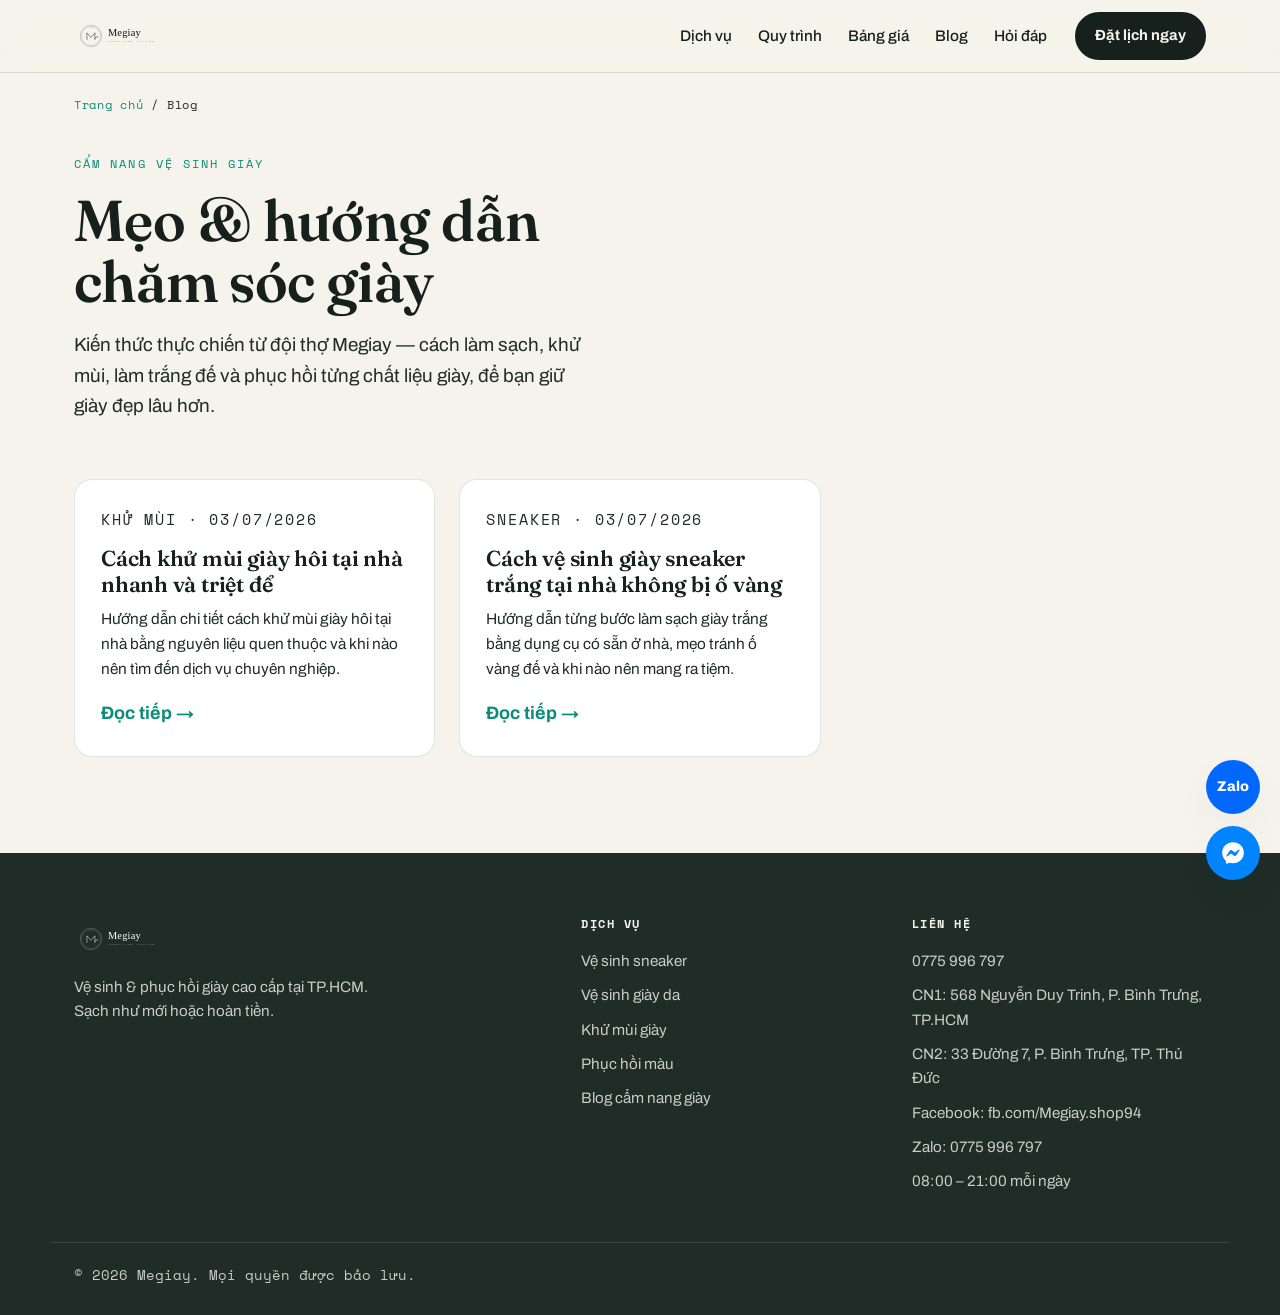
==== blog/index.html @ 3952474d "Fix SEO domain: megiay.vn -> megiay.vercel.app Site is hosted on Vercel; megiay.vn was a non-existen" ====
<!DOCTYPE html>
<html lang="vi">
<head>
<meta charset="UTF-8">
<meta name="viewport" content="width=device-width, initial-scale=1.0">

<!-- Google Analytics 4 -->
<script async src="https://www.googletagmanager.com/gtag/js?id=G-E467NPGTGD"></script>
<script>
  window.dataLayer = window.dataLayer || [];
  function gtag(){dataLayer.push(arguments);}
  gtag('js', new Date());
  gtag('config', 'G-E467NPGTGD');
</script>

<title>Blog Cẩm Nang Vệ Sinh Giày — Megiay | Mẹo & Hướng Dẫn Chăm Sóc Giày</title>
<meta name="description" content="Cẩm nang vệ sinh giày từ Megiay: cách làm sạch sneaker, giày da, khử mùi, làm trắng đế, phục hồi màu và bảo quản giày đúng cách. Kiến thức thực chiến từ thợ chuyên nghiệp.">
<meta name="keywords" content="cách vệ sinh giày, mẹo làm sạch giày, khử mùi giày, làm trắng đế giày, vệ sinh giày da, chăm sóc sneaker, blog vệ sinh giày">
<meta name="robots" content="index, follow, max-image-preview:large">
<meta name="author" content="Megiay">
<link rel="canonical" href="https://megiay.vercel.app/blog/">
<link rel="icon" type="image/png" sizes="32x32" href="../favicon-32.png">
<link rel="apple-touch-icon" sizes="180x180" href="../favicon-180.png">

<!-- Open Graph -->
<meta property="og:type" content="website">
<meta property="og:locale" content="vi_VN">
<meta property="og:site_name" content="Megiay">
<meta property="og:title" content="Blog Cẩm Nang Vệ Sinh Giày — Megiay">
<meta property="og:description" content="Mẹo và hướng dẫn chăm sóc giày từ thợ chuyên nghiệp: làm sạch, khử mùi, làm trắng, phục hồi.">
<meta property="og:url" content="https://megiay.vercel.app/blog/">
<meta property="og:image" content="https://megiay.vercel.app/images/og-cover.jpg">

<link rel="preconnect" href="https://fonts.googleapis.com">
<link rel="preconnect" href="https://fonts.gstatic.com" crossorigin>
<link href="https://fonts.googleapis.com/css2?family=Archivo:wght@400;500;600;700;800;900&family=Fraunces:opsz,wght@9..144,400;9..144,500;9..144,600;9..144,700&family=Space+Mono:wght@400;700&display=swap" rel="stylesheet">
<link rel="stylesheet" href="../assets/css/style.css">

<!-- Structured Data: Blog -->
<script type="application/ld+json">
{
  "@context": "https://schema.org",
  "@type": "Blog",
  "name": "Blog Cẩm Nang Vệ Sinh Giày Megiay",
  "url": "https://megiay.vercel.app/blog/",
  "description": "Cẩm nang và mẹo vệ sinh, chăm sóc, phục hồi giày từ Megiay.",
  "publisher": { "@type": "Organization", "name": "Megiay", "url": "https://megiay.vercel.app/" }
}
</script>
</head>
<body>

<a class="skip-link" href="#main">Bỏ qua tới nội dung chính</a>

<header class="nav" id="top">
  <div class="wrap nav__inner">
    <a href="../" class="brand" aria-label="Megiay trang chủ">
      <img src="../assets/logo/megiay-horizontal-transparent.svg" alt="Megiay" class="brand__logo">
    </a>
    <nav class="nav__links" aria-label="Điều hướng chính">
      <a href="../#services">Dịch vụ</a>
      <a href="../#process">Quy trình</a>
      <a href="../#pricing">Bảng giá</a>
      <a href="./">Blog</a>
      <a href="../#faq">Hỏi đáp</a>
    </nav>
    <a href="../#book" class="btn btn--sm">Đặt lịch ngay</a>
  </div>
</header>

<main id="main">

<div class="wrap">
  <nav class="breadcrumb" aria-label="Đường dẫn"><a href="../">Trang chủ</a> / Blog</nav>
</div>

<section class="block blog-hero">
  <div class="wrap">
    <p class="eyebrow">Cẩm nang vệ sinh giày</p>
    <h1>Mẹo & hướng dẫn chăm sóc giày</h1>
    <p class="lede">Kiến thức thực chiến từ đội thợ Megiay — cách làm sạch, khử mùi, làm trắng đế và phục hồi từng chất liệu giày, để bạn giữ giày đẹp lâu hơn.</p>
  </div>
</section>

<section class="block" style="padding-top:0">
  <div class="wrap">
    <div class="posts" id="postList">
      <!-- POSTS:START -->
      <article class="post-card">
        <p class="post-card__meta">Khử mùi · 03/07/2026</p>
        <h2><a href="cach-khu-mui-giay-hoi-tai-nha/">Cách khử mùi giày hôi tại nhà nhanh và triệt để</a></h2>
        <p>Hướng dẫn chi tiết cách khử mùi giày hôi tại nhà bằng nguyên liệu quen thuộc và khi nào nên tìm đến dịch vụ chuyên nghiệp.</p>
        <span class="post-card__more">Đọc tiếp →</span>
      </article>
      <article class="post-card">
        <p class="post-card__meta">Sneaker · 03/07/2026</p>
        <h2><a href="cach-ve-sinh-giay-sneaker-trang-tai-nha/">Cách vệ sinh giày sneaker trắng tại nhà không bị ố vàng</a></h2>
        <p>Hướng dẫn từng bước làm sạch giày trắng bằng dụng cụ có sẵn ở nhà, mẹo tránh ố vàng đế và khi nào nên mang ra tiệm.</p>
        <span class="post-card__more">Đọc tiếp →</span>
      </article>
      <!-- POSTS:END -->
    </div>
  </div>
</section>

</main>

<footer class="foot">
  <div class="wrap foot__grid">
    <div>
      <a href="../" class="brand brand--foot" aria-label="Megiay trang chủ">
        <img src="../assets/logo/megiay-horizontal-dark-transparent.svg" alt="Megiay" class="brand__logo">
      </a>
      <p>Vệ sinh & phục hồi giày cao cấp tại TP.HCM. Sạch như mới hoặc hoàn tiền.</p>
    </div>
    <div>
      <h4>Dịch vụ</h4>
      <a href="../#services">Vệ sinh sneaker</a>
      <a href="../#services">Vệ sinh giày da</a>
      <a href="../#services">Khử mùi giày</a>
      <a href="../#services">Phục hồi màu</a>
      <a href="./">Blog cẩm nang giày</a>
    </div>
    <div>
      <h4>Liên hệ</h4>
      <a href="tel:+84775996797">0775 996 797</a>
      <a href="https://www.google.com/maps?q=10.787894,106.776201" target="_blank" rel="noopener">CN1: 568 Nguyễn Duy Trinh, P. Bình Trưng, TP.HCM</a>
      <a href="https://www.google.com/maps/search/?api=1&query=33+%C4%90%C6%B0%E1%BB%9Dng+7,+Ph%C6%B0%E1%BB%9Dng+B%C3%ACnh+Tr%C6%B0ng,+Th%E1%BB%A7+%C4%90%E1%BB%A9c" target="_blank" rel="noopener">CN2: 33 Đường 7, P. Bình Trưng, TP. Thủ Đức</a>
      <a href="https://www.facebook.com/Megiay.shop94" target="_blank" rel="noopener">Facebook: fb.com/Megiay.shop94</a>
      <a href="https://zalo.me/0775996797" target="_blank" rel="noopener">Zalo: 0775 996 797</a>
      <span class="foot__hours">08:00 – 21:00 mỗi ngày</span>
    </div>
  </div>
  <div class="wrap foot__bar"><p>© 2026 Megiay. Mọi quyền được bảo lưu.</p></div>
</footer>

<div class="floats" aria-label="Kênh liên hệ nhanh">
  <a href="https://zalo.me/0775996797" class="float-btn float-btn--zalo" target="_blank" rel="noopener" aria-label="Chat với chúng tôi qua Zalo">
    <span class="float-btn__word" aria-hidden="true">Zalo</span>
  </a>
  <a href="https://m.me/Megiay.shop94" class="float-btn float-btn--msgr" target="_blank" rel="noopener" aria-label="Chat với chúng tôi qua Facebook Messenger">
    <svg viewBox="0 0 24 24" width="26" height="26" fill="currentColor" aria-hidden="true">
      <path d="M12 2C6.36 2 2 6.13 2 11.7c0 2.91 1.19 5.44 3.14 7.17.16.15.26.35.27.57l.05 1.78c.02.57.6.94 1.12.71l1.98-.87c.17-.08.36-.09.53-.04.91.25 1.88.38 2.91.38 5.64 0 10-4.13 10-9.7S17.64 2 12 2zm6 7.46-2.94 4.66c-.47.74-1.47.93-2.17.4l-2.34-1.75a.6.6 0 0 0-.72 0l-3.16 2.4c-.42.32-.97-.18-.69-.63l2.94-4.66c.47-.74 1.47-.93 2.17-.4l2.34 1.75c.21.16.51.16.72 0l3.16-2.4c.42-.32.97.18.69.63z"/>
    </svg>
  </a>
</div>

</body>
</html>
---- assets/css/style.css ----
:root{
  --ink:#16201d;        /* deep pine ink */
  --ink-2:#1f2c28;
  --paper:#f6f3ec;      /* warm off-white */
  --paper-2:#ece7da;
  --foam:#16b5a0;       /* cleanser teal-green */
  --foam-deep:#0c8c7c;
  --citrus:#f2b705;     /* accent pop */
  --line:rgba(22,32,29,.12);
  --shadow:0 18px 50px -20px rgba(22,32,29,.45);
  --maxw:1180px;
}
*{box-sizing:border-box;margin:0;padding:0}
html{scroll-behavior:smooth}
body{
  background:var(--paper);color:var(--ink);
  font-family:"Archivo",system-ui,sans-serif;
  font-size:18px;line-height:1.6;-webkit-font-smoothing:antialiased;
}
h1,h2,h3,h4{font-family:"Fraunces",Georgia,serif;line-height:1.05;letter-spacing:-.01em;font-weight:600}
em{font-style:italic;color:var(--foam-deep)}
a{color:inherit;text-decoration:none}
.wrap{max-width:var(--maxw);margin:0 auto;padding:0 24px}
.eyebrow{font-family:"Space Mono",monospace;text-transform:uppercase;letter-spacing:.18em;font-size:.72rem;color:var(--foam-deep);margin-bottom:18px}
.eyebrow--light{color:var(--foam)}
.skip-link{position:absolute;left:-999px}
.skip-link:focus{left:16px;top:16px;background:var(--ink);color:#fff;padding:10px 16px;border-radius:8px;z-index:200}

/* Buttons */
.btn{display:inline-flex;align-items:center;justify-content:center;gap:.4em;
  background:var(--ink);color:var(--paper);font-weight:700;font-size:1rem;
  padding:15px 26px;border-radius:100px;border:2px solid var(--ink);cursor:pointer;
  transition:transform .15s ease,background .2s ease,color .2s ease}
.btn:hover{transform:translateY(-2px);background:var(--foam-deep);border-color:var(--foam-deep)}
.btn--ghost{background:transparent;color:var(--ink)}
.btn--ghost:hover{background:var(--ink);color:var(--paper);border-color:var(--ink)}
.btn--sm{padding:10px 18px;font-size:.92rem}
.btn--full{width:100%}
.btn:focus-visible,a:focus-visible,input:focus-visible,select:focus-visible{outline:3px solid var(--citrus);outline-offset:2px}

/* Nav */
.nav{position:sticky;top:0;z-index:100;background:rgba(246,243,236,.85);backdrop-filter:blur(12px);border-bottom:1px solid var(--line)}
.nav__inner{display:flex;align-items:center;gap:28px;height:72px}
.brand{font-family:"Fraunces",serif;font-weight:700;font-size:1.35rem;display:flex;align-items:center;gap:.4em}
.brand__logo{height:34px;width:auto;display:block}
.nav__links{display:flex;gap:26px;margin-left:auto;font-weight:500;font-size:.96rem}
.nav__links a{position:relative;padding:4px 0}
.nav__links a::after{content:"";position:absolute;left:0;bottom:-2px;width:0;height:2px;background:var(--foam);transition:width .25s}
.nav__links a:hover::after{width:100%}

/* Hero */
.hero{padding:64px 0 0;overflow:hidden}
.hero__grid{display:grid;grid-template-columns:1.05fr .95fr;gap:56px;align-items:center}
.hero h1{font-size:clamp(2.6rem,5.4vw,4.6rem);font-weight:600}
.lede{font-size:1.18rem;margin:22px 0 30px;max-width:46ch;color:var(--ink-2)}
.hero__cta{display:flex;gap:14px;flex-wrap:wrap}
.hero__stats{list-style:none;display:flex;gap:34px;margin-top:46px;flex-wrap:wrap}
.hero__stats strong{font-family:"Fraunces",serif;font-size:1.9rem;display:block;line-height:1}
.hero__stats span{font-size:.82rem;color:var(--ink-2);font-family:"Space Mono",monospace}

/* Before / After */
.ba{margin:0}
.ba__stage{position:relative;width:100%;aspect-ratio:4/3.4;border-radius:22px;overflow:hidden;box-shadow:var(--shadow);user-select:none}
.ba__before,.ba__after{position:absolute;inset:0;background-size:cover;background-position:center}
.ba__after{background:
  radial-gradient(120% 90% at 70% 20%,#2bd4bd 0%,#0c8c7c 55%,#0a6b60 100%);}
.ba__before{width:100%;clip-path:inset(0 50% 0 0);background:
  linear-gradient(135deg,#7a6f5e 0%,#534a3d 60%,#3a342b 100%)}
.ba__after::before,.ba__before::before{
  content:"";position:absolute;inset:auto 0 0 0;height:42%;
  background:linear-gradient(to top,rgba(0,0,0,.35),transparent)}
/* sneaker silhouette */
.ba__after::after,.ba__before::after{
  content:"👟";position:absolute;left:50%;top:50%;transform:translate(-50%,-50%);font-size:140px;filter:drop-shadow(0 14px 18px rgba(0,0,0,.3))}
.ba__before::after{filter:grayscale(.7) brightness(.7) drop-shadow(0 14px 18px rgba(0,0,0,.3))}
.ba__tag{position:absolute;top:16px;font-family:"Space Mono",monospace;font-size:.7rem;letter-spacing:.16em;padding:6px 12px;border-radius:100px;z-index:3;font-weight:700}
.ba__tag--before{left:16px;background:rgba(0,0,0,.55);color:#fff}
.ba__tag--after{right:16px;background:#fff;color:var(--foam-deep)}
.ba__handle{position:absolute;top:0;bottom:0;left:50%;width:3px;background:#fff;transform:translateX(-50%);z-index:4;pointer-events:none}
.ba__handle span{position:absolute;top:50%;left:50%;transform:translate(-50%,-50%);width:46px;height:46px;border-radius:50%;background:#fff;box-shadow:var(--shadow);display:grid;place-items:center}
.ba__handle span::before{content:"⟺";color:var(--foam-deep);font-size:1.1rem;font-weight:700}
.ba__range{position:absolute;inset:0;width:100%;height:100%;opacity:0;cursor:ew-resize;z-index:5}
.ba figcaption{margin-top:14px;font-family:"Space Mono",monospace;font-size:.78rem;color:var(--ink-2);text-align:center}

/* Marquee */
.marquee{margin-top:64px;border-top:1px solid var(--line);border-bottom:1px solid var(--line);background:var(--ink);color:var(--paper);overflow:hidden;padding:14px 0}
.marquee__track{display:flex;gap:26px;white-space:nowrap;font-family:"Space Mono",monospace;letter-spacing:.12em;font-size:.9rem;animation:scroll 26s linear infinite;width:max-content}
.marquee__track span{color:var(--paper)}
@keyframes scroll{to{transform:translateX(-50%)}}

/* Blocks */
.block{padding:96px 0}
.block--ink{background:var(--ink);color:var(--paper)}
.block--soft{background:var(--paper-2)}
.block__head{max-width:660px;margin-bottom:52px}
.block__head h2{font-size:clamp(2rem,3.8vw,3rem)}
.block__sub{margin-top:16px;color:var(--ink-2);font-size:1.08rem}
.block--ink .block__sub{color:rgba(246,243,236,.7)}

/* Service cards */
.cards{display:grid;grid-template-columns:repeat(4,1fr);gap:20px}
.card{background:#fff;border:1px solid var(--line);border-radius:18px;padding:30px 26px;transition:transform .2s,box-shadow .2s}
.card:hover{transform:translateY(-6px);box-shadow:var(--shadow)}
.card__no{font-family:"Space Mono",monospace;font-size:.72rem;letter-spacing:.14em;text-transform:uppercase;color:var(--foam-deep);background:rgba(22,181,160,.12);padding:5px 11px;border-radius:100px}
.card h3{font-size:1.4rem;margin:20px 0 10px}
.card p{font-size:.98rem;color:var(--ink-2)}

/* Steps */
.steps{list-style:none;display:grid;grid-template-columns:repeat(4,1fr);gap:24px;counter-reset:s}
.step{border-top:2px solid var(--foam);padding-top:22px}
.step__n{font-family:"Space Mono",monospace;color:var(--foam);font-size:1rem;font-weight:700}
.step h3{font-size:1.3rem;margin:14px 0 10px;color:var(--paper)}
.step p{font-size:.96rem;color:rgba(246,243,236,.72)}

/* Pricing */
.plans{display:grid;grid-template-columns:repeat(3,1fr);gap:24px;align-items:start}
.plan{background:#fff;border:1px solid var(--line);border-radius:22px;padding:34px 30px;position:relative}
.plan--featured{background:var(--ink);color:var(--paper);transform:scale(1.04);box-shadow:var(--shadow)}
.plan__badge{position:absolute;top:-13px;left:50%;transform:translateX(-50%);background:var(--citrus);color:var(--ink);font-family:"Space Mono",monospace;font-size:.68rem;font-weight:700;letter-spacing:.1em;padding:6px 14px;border-radius:100px;white-space:nowrap}
.plan h3{font-size:1.5rem}
.plan__price{font-family:"Fraunces",serif;font-size:2.8rem;font-weight:600;margin:10px 0 2px;line-height:1}
.plan__price span{font-size:1.1rem;font-family:"Archivo";vertical-align:super;margin-left:2px}
.plan__for{font-family:"Space Mono",monospace;font-size:.78rem;color:var(--foam-deep);margin-bottom:22px}
.plan--featured .plan__for{color:var(--foam)}
.plan ul{list-style:none;margin-bottom:26px}
.plan li{padding:9px 0 9px 28px;position:relative;border-bottom:1px solid var(--line);font-size:.96rem}
.plan--featured li{border-color:rgba(246,243,236,.14)}
.plan li::before{content:"✓";position:absolute;left:0;color:var(--foam);font-weight:700}

/* Quotes */
.quotes{display:grid;grid-template-columns:repeat(3,1fr);gap:22px}
.quote{background:#fff;border:1px solid var(--line);border-radius:18px;padding:30px}
.quote p{font-family:"Fraunces",serif;font-size:1.18rem;line-height:1.4;margin-bottom:18px}
.quote footer{font-family:"Space Mono",monospace;font-size:.8rem;color:var(--foam-deep)}

/* Book */
.book{background:var(--ink);color:var(--paper)}
.book__inner{display:grid;grid-template-columns:1fr 1fr;gap:56px;align-items:center}
.book__copy h2{font-size:clamp(2rem,4vw,3.2rem)}
.book__form{background:#fff;color:var(--ink);border-radius:24px;padding:34px;display:grid;gap:16px;box-shadow:var(--shadow)}
.field{display:grid;gap:6px}
.field label{font-family:"Space Mono",monospace;font-size:.74rem;letter-spacing:.1em;text-transform:uppercase;color:var(--ink-2)}
.field input,.field select{padding:13px 15px;border:1.5px solid var(--line);border-radius:12px;font-size:1rem;font-family:inherit;background:var(--paper)}
.field input:focus,.field select:focus{border-color:var(--foam);background:#fff}
.book__note{font-family:"Space Mono",monospace;font-size:.82rem;color:var(--foam-deep);min-height:1em;text-align:center}

/* Footer */
.foot{background:var(--ink-2);color:rgba(246,243,236,.8);padding:64px 0 28px}
.foot__grid{display:grid;grid-template-columns:1.6fr 1fr 1fr;gap:36px}
.brand--foot{color:var(--paper);margin-bottom:14px}
.foot h4{color:var(--paper);font-family:"Space Mono",monospace;font-size:.78rem;letter-spacing:.12em;text-transform:uppercase;margin-bottom:14px;font-weight:700}
.foot__grid a{display:block;padding:5px 0;font-size:.95rem;transition:color .2s}
.foot__grid a:hover{color:var(--foam)}
.foot__grid p{font-size:.95rem;max-width:34ch}
.foot__bar{border-top:1px solid rgba(246,243,236,.12);margin-top:44px;padding-top:22px;font-size:.85rem;font-family:"Space Mono",monospace}
.foot__hours{display:block;padding:5px 0;font-size:.95rem}

/* Floating contact buttons (Zalo + Messenger) */
.floats{position:fixed;right:20px;bottom:20px;z-index:150;display:flex;flex-direction:column;gap:12px}
.float-btn{
  display:grid;place-items:center;width:54px;height:54px;
  color:#fff;border-radius:50%;box-shadow:var(--shadow);
  transition:transform .2s,box-shadow .2s}
.float-btn:hover{transform:translateY(-3px);box-shadow:0 18px 40px -12px rgba(0,0,0,.4)}
.float-btn--msgr{background:#0084ff}
.float-btn--zalo{background:#0068ff}
.float-btn__word{font-family:"Archivo",sans-serif;font-weight:800;font-size:.88rem;letter-spacing:.01em;color:#fff}

/* ============ BLOG ============ */
.breadcrumb{font-family:"Space Mono",monospace;font-size:.78rem;letter-spacing:.06em;color:var(--ink-2);padding:22px 0 0}
.breadcrumb a{color:var(--foam-deep)}
.breadcrumb a:hover{text-decoration:underline}

/* Blog listing header */
.blog-hero{padding:40px 0 8px}
.blog-hero h1{font-size:clamp(2.2rem,4.6vw,3.6rem);font-weight:600;max-width:16ch}
.blog-hero .lede{margin-top:18px}

/* Post grid */
.posts{display:grid;grid-template-columns:repeat(3,1fr);gap:24px;padding:20px 0 0}
.post-card{display:flex;flex-direction:column;background:#fff;border:1px solid var(--line);border-radius:18px;padding:28px 26px;transition:transform .2s,box-shadow .2s}
.post-card:hover{transform:translateY(-6px);box-shadow:var(--shadow)}
.post-card__thumb{display:block;margin:-28px -26px 20px;border-radius:18px 18px 0 0;overflow:hidden;aspect-ratio:16/10}
.post-card__thumb img{width:100%;height:100%;object-fit:cover;display:block;transition:transform .3s}
.post-card:hover .post-card__thumb img{transform:scale(1.04)}
.post-card__meta{font-family:"Space Mono",monospace;font-size:.72rem;letter-spacing:.12em;text-transform:uppercase;color:var(--foam-deep)}
.post-card h2{font-size:1.35rem;margin:14px 0 10px;line-height:1.18}
.post-card p{font-size:.96rem;color:var(--ink-2);flex:1}
.post-card__more{margin-top:18px;font-weight:700;color:var(--foam-deep)}
.posts__empty{grid-column:1/-1;color:var(--ink-2);font-family:"Space Mono",monospace;font-size:.9rem}

/* Article page */
.article{max-width:760px;margin:0 auto;padding:12px 0 40px}
.article__head{margin-bottom:28px}
.article__hero{margin:0 0 36px}
.article__hero img{width:100%;aspect-ratio:16/9;object-fit:cover;border-radius:20px;display:block}
.article__hero figcaption{margin-top:10px;font-family:"Space Mono",monospace;font-size:.72rem;color:var(--ink-2);text-align:right}
.article__hero a{color:var(--foam-deep)}
.article__meta{font-family:"Space Mono",monospace;font-size:.76rem;letter-spacing:.1em;text-transform:uppercase;color:var(--foam-deep);margin-bottom:14px}
.article h1{font-size:clamp(2rem,4.4vw,3.1rem);font-weight:600;line-height:1.08}
.article__lede{font-size:1.2rem;color:var(--ink-2);margin-top:20px;line-height:1.5}
.prose>*+*{margin-top:22px}
.prose h2{font-size:1.7rem;margin-top:44px}
.prose h3{font-size:1.28rem;margin-top:32px}
.prose p,.prose li{font-size:1.06rem;color:var(--ink-2);line-height:1.65}
.prose ul,.prose ol{padding-left:24px}
.prose li{margin-top:8px}
.prose a{color:var(--foam-deep);text-decoration:underline}
.prose strong{color:var(--ink)}
.prose blockquote{border-left:3px solid var(--foam);padding:6px 0 6px 22px;font-family:"Fraunces",serif;font-size:1.2rem;color:var(--ink)}
.prose img{max-width:100%;border-radius:14px}
.article__cta{margin-top:48px;background:var(--paper-2);border:1px solid var(--line);border-radius:20px;padding:32px 28px;text-align:center}
.article__cta h3{font-size:1.5rem;margin-bottom:10px}
.article__cta p{color:var(--ink-2);margin-bottom:20px}

@media(max-width:900px){
  .posts{grid-template-columns:1fr 1fr}
}
@media(max-width:560px){
  .posts{grid-template-columns:1fr}
}

/* Responsive */
@media(max-width:900px){
  .hero__grid,.book__inner{grid-template-columns:1fr;gap:38px}
  .cards,.steps,.plans,.quotes,.foot__grid{grid-template-columns:1fr 1fr}
  .nav__links{display:none}
  .plan--featured{transform:none}
}
@media(max-width:560px){
  body{font-size:17px}
  .cards,.steps,.plans,.quotes,.foot__grid{grid-template-columns:1fr}
  .hero__stats{gap:24px}
  .block{padding:64px 0}
}
@media(prefers-reduced-motion:reduce){
  *{animation:none!important;scroll-behavior:auto!important;transition:none!important}
}
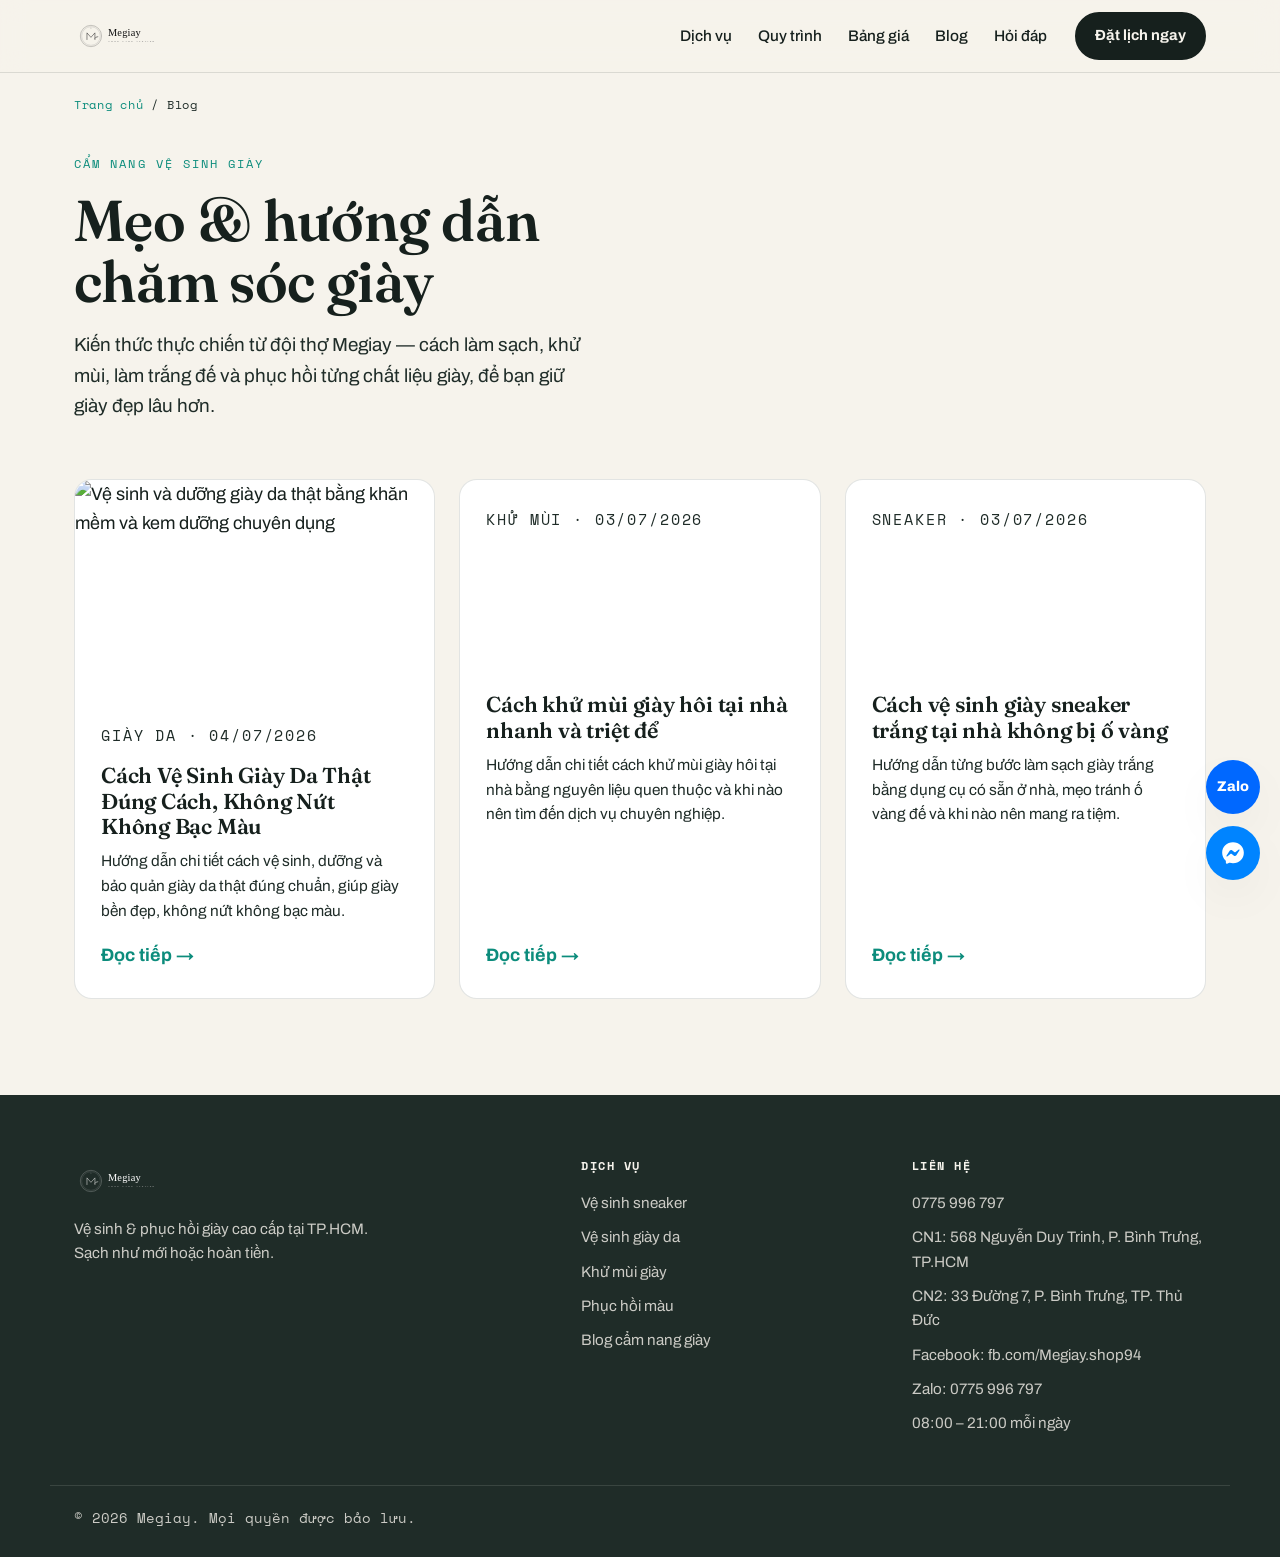
==== commit 6b4f8b37: "content(seo): publish-article — cach-ve-sinh-giay-da-that-dung-cach" ====
--- a/blog/index.html
+++ b/blog/index.html
@@ -87,6 +87,13 @@
     <div class="posts" id="postList">
       <!-- POSTS:START -->
       <article class="post-card">
+        <a href="cach-ve-sinh-giay-da-that-dung-cach/" class="post-card__thumb"><img src="https://images.pexels.com/photos/30915712/pexels-photo-30915712.jpeg?auto=compress&amp;cs=tinysrgb&amp;dpr=2&amp;h=650&amp;w=940" alt="Vệ sinh và dưỡng giày da thật bằng khăn mềm và kem dưỡng chuyên dụng" loading="lazy"></a>
+        <p class="post-card__meta">Giày da · 04/07/2026</p>
+        <h2><a href="cach-ve-sinh-giay-da-that-dung-cach/">Cách Vệ Sinh Giày Da Thật Đúng Cách, Không Nứt Không Bạc Màu</a></h2>
+        <p>Hướng dẫn chi tiết cách vệ sinh, dưỡng và bảo quản giày da thật đúng chuẩn, giúp giày bền đẹp, không nứt không bạc màu.</p>
+        <span class="post-card__more">Đọc tiếp →</span>
+      </article>
+      <article class="post-card">
         <p class="post-card__meta">Khử mùi · 03/07/2026</p>
         <h2><a href="cach-khu-mui-giay-hoi-tai-nha/">Cách khử mùi giày hôi tại nhà nhanh và triệt để</a></h2>
         <p>Hướng dẫn chi tiết cách khử mùi giày hôi tại nhà bằng nguyên liệu quen thuộc và khi nào nên tìm đến dịch vụ chuyên nghiệp.</p>
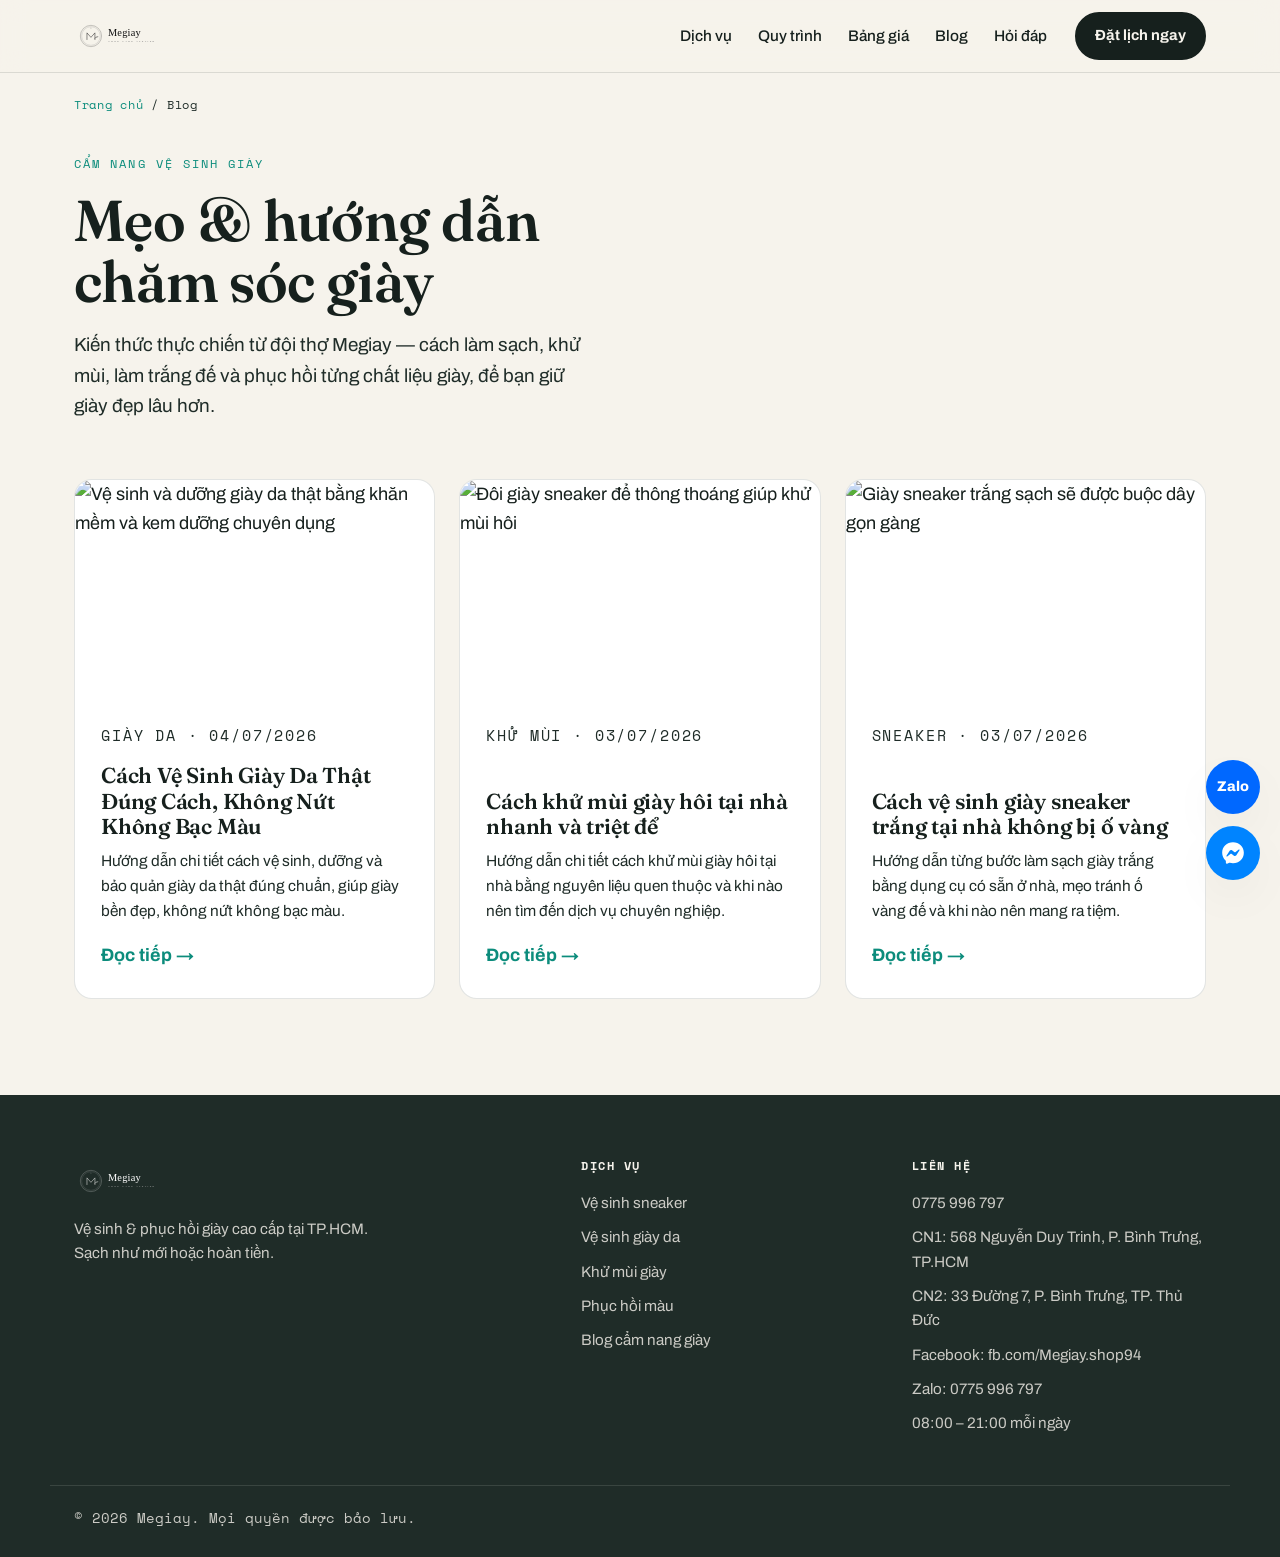
==== commit 16a31106: "Add hero images to the two pre-image blog articles Adds relevant free Pexels photos (hero + listing " ====
--- a/blog/index.html
+++ b/blog/index.html
@@ -94,12 +94,14 @@
         <span class="post-card__more">Đọc tiếp →</span>
       </article>
       <article class="post-card">
+        <a href="cach-khu-mui-giay-hoi-tai-nha/" class="post-card__thumb"><img src="https://images.pexels.com/photos/8079829/pexels-photo-8079829.jpeg?auto=compress&amp;cs=tinysrgb&amp;dpr=2&amp;h=650&amp;w=940" alt="Đôi giày sneaker để thông thoáng giúp khử mùi hôi" loading="lazy"></a>
         <p class="post-card__meta">Khử mùi · 03/07/2026</p>
         <h2><a href="cach-khu-mui-giay-hoi-tai-nha/">Cách khử mùi giày hôi tại nhà nhanh và triệt để</a></h2>
         <p>Hướng dẫn chi tiết cách khử mùi giày hôi tại nhà bằng nguyên liệu quen thuộc và khi nào nên tìm đến dịch vụ chuyên nghiệp.</p>
         <span class="post-card__more">Đọc tiếp →</span>
       </article>
       <article class="post-card">
+        <a href="cach-ve-sinh-giay-sneaker-trang-tai-nha/" class="post-card__thumb"><img src="https://images.pexels.com/photos/8147433/pexels-photo-8147433.jpeg?auto=compress&amp;cs=tinysrgb&amp;dpr=2&amp;h=650&amp;w=940" alt="Giày sneaker trắng sạch sẽ được buộc dây gọn gàng" loading="lazy"></a>
         <p class="post-card__meta">Sneaker · 03/07/2026</p>
         <h2><a href="cach-ve-sinh-giay-sneaker-trang-tai-nha/">Cách vệ sinh giày sneaker trắng tại nhà không bị ố vàng</a></h2>
         <p>Hướng dẫn từng bước làm sạch giày trắng bằng dụng cụ có sẵn ở nhà, mẹo tránh ố vàng đế và khi nào nên mang ra tiệm.</p>
@@ -132,7 +134,7 @@
       <h4>Liên hệ</h4>
       <a href="tel:+84775996797">0775 996 797</a>
       <a href="https://www.google.com/maps?q=10.787894,106.776201" target="_blank" rel="noopener">CN1: 568 Nguyễn Duy Trinh, P. Bình Trưng, TP.HCM</a>
-      <a href="https://www.google.com/maps/search/?api=1&query=33+%C4%90%C6%B0%E1%BB%9Dng+7,+Ph%C6%B0%E1%BB%9Dng+B%C3%ACnh+Tr%C6%B0ng,+Th%E1%BB%A7+%C4%90%E1%BB%A9c" target="_blank" rel="noopener">CN2: 33 Đường 7, P. Bình Trưng, TP. Thủ Đức</a>
+      <a href="https://maps.app.goo.gl/b6y9tKa2bbrD2FoD6" target="_blank" rel="noopener">CN2: 33 Đường 7, P. Bình Trưng, TP. Thủ Đức</a>
       <a href="https://www.facebook.com/Megiay.shop94" target="_blank" rel="noopener">Facebook: fb.com/Megiay.shop94</a>
       <a href="https://zalo.me/0775996797" target="_blank" rel="noopener">Zalo: 0775 996 797</a>
       <span class="foot__hours">08:00 – 21:00 mỗi ngày</span>
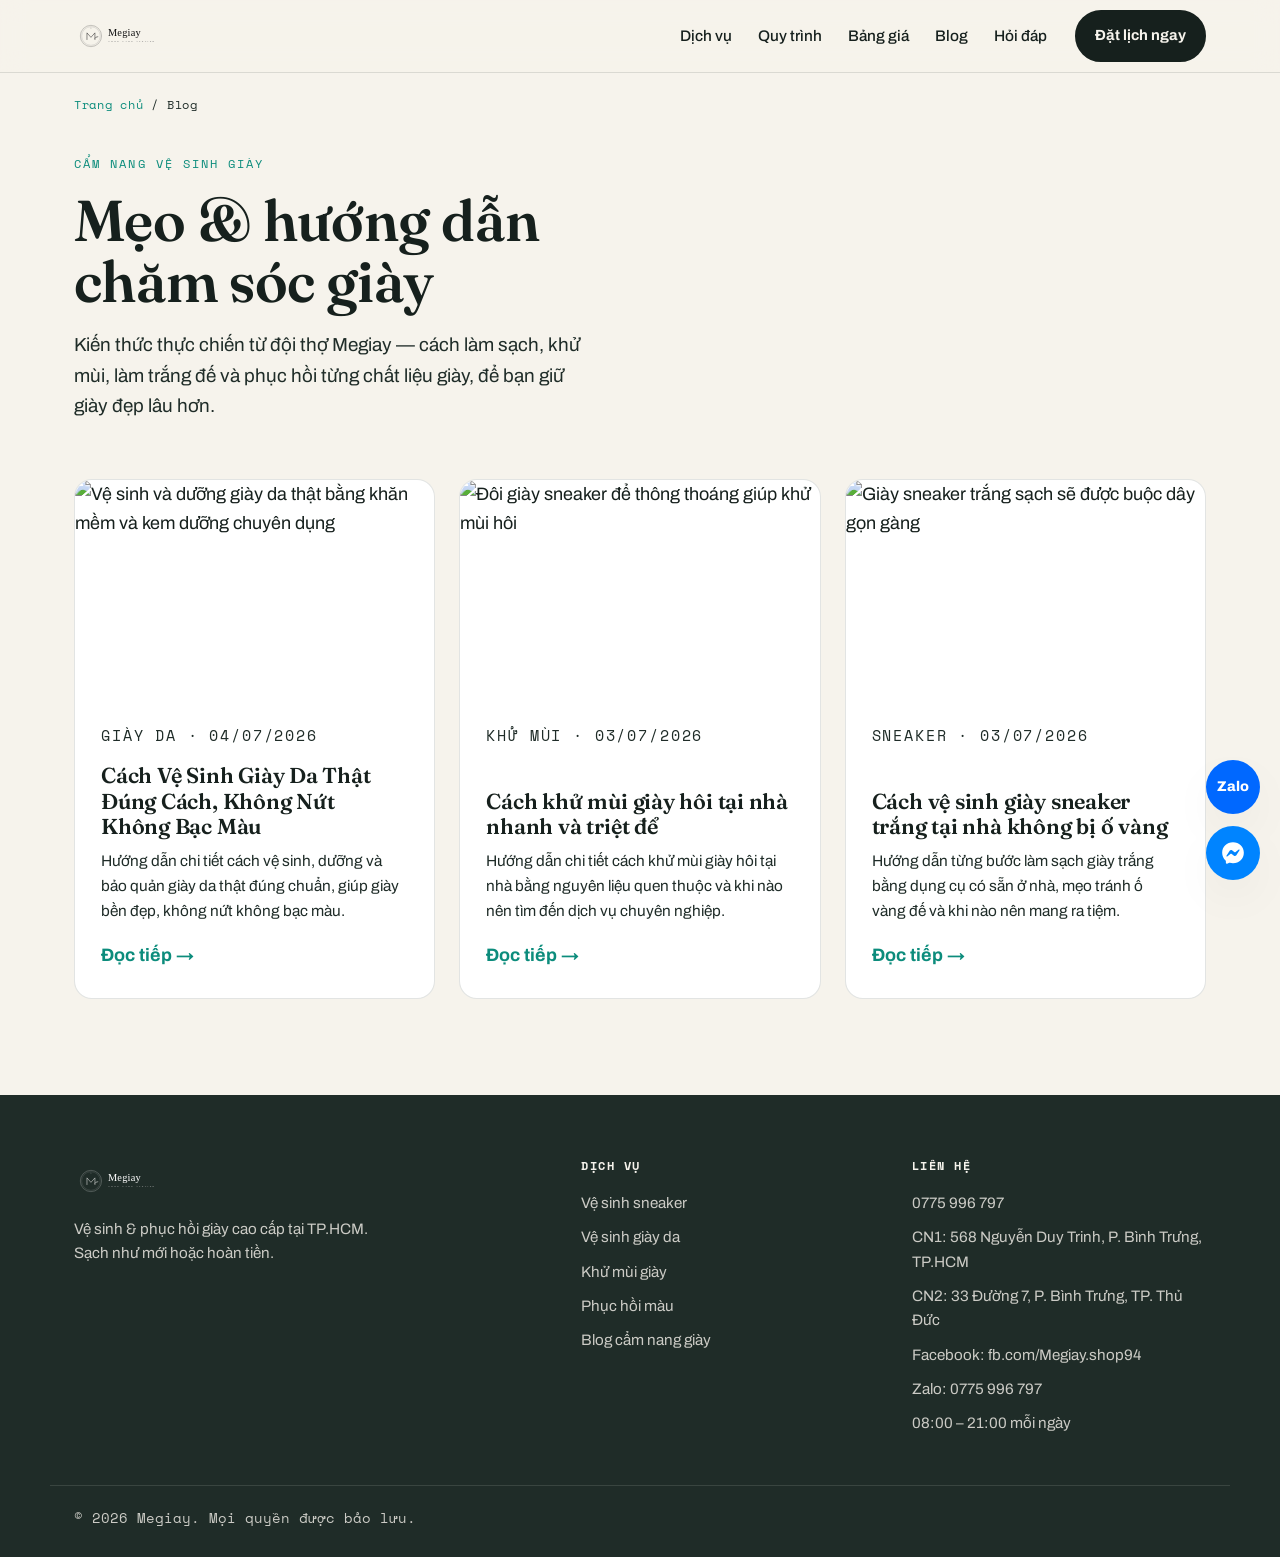
==== commit 9f6285c0: "CRO/SEO sprint: FAQ section, mobile nav, sticky CTA, og image, related posts - Add real images/og-co" ====
--- a/blog/index.html
+++ b/blog/index.html
@@ -33,7 +33,7 @@
 
 <link rel="preconnect" href="https://fonts.googleapis.com">
 <link rel="preconnect" href="https://fonts.gstatic.com" crossorigin>
-<link href="https://fonts.googleapis.com/css2?family=Archivo:wght@400;500;600;700;800;900&family=Fraunces:opsz,wght@9..144,400;9..144,500;9..144,600;9..144,700&family=Space+Mono:wght@400;700&display=swap" rel="stylesheet">
+<link href="https://fonts.googleapis.com/css2?family=Archivo:wght@400;500;700;800&family=Fraunces:opsz,wght@9..144,400;9..144,600;9..144,700&family=Space+Mono:wght@400;700&display=swap" rel="stylesheet">
 <link rel="stylesheet" href="../assets/css/style.css">
 
 <!-- Structured Data: Blog -->
@@ -57,7 +57,7 @@
     <a href="../" class="brand" aria-label="Megiay trang chủ">
       <img src="../assets/logo/megiay-horizontal-transparent.svg" alt="Megiay" class="brand__logo">
     </a>
-    <nav class="nav__links" aria-label="Điều hướng chính">
+    <nav class="nav__links" id="navLinks" aria-label="Điều hướng chính">
       <a href="../#services">Dịch vụ</a>
       <a href="../#process">Quy trình</a>
       <a href="../#pricing">Bảng giá</a>
@@ -65,6 +65,7 @@
       <a href="../#faq">Hỏi đáp</a>
     </nav>
     <a href="../#book" class="btn btn--sm">Đặt lịch ngay</a>
+    <button class="nav__burger" id="navBurger" aria-label="Mở menu" aria-expanded="false" aria-controls="navLinks"><span></span><span></span><span></span></button>
   </div>
 </header>
 
@@ -154,5 +155,6 @@
   </a>
 </div>
 
+<script src="../assets/js/main.js"></script>
 </body>
 </html>
--- a/assets/css/style.css
+++ b/assets/css/style.css
@@ -34,7 +34,7 @@
 .btn:hover{transform:translateY(-2px);background:var(--foam-deep);border-color:var(--foam-deep)}
 .btn--ghost{background:transparent;color:var(--ink)}
 .btn--ghost:hover{background:var(--ink);color:var(--paper);border-color:var(--ink)}
-.btn--sm{padding:10px 18px;font-size:.92rem}
+.btn--sm{padding:12px 18px;font-size:.92rem;min-height:44px}
 .btn--full{width:100%}
 .btn:focus-visible,a:focus-visible,input:focus-visible,select:focus-visible{outline:3px solid var(--citrus);outline-offset:2px}
 
@@ -220,12 +220,51 @@
   .posts{grid-template-columns:1fr}
 }
 
+/* FAQ */
+.faq{max-width:760px}
+.faq__item{border:1px solid var(--line);border-radius:14px;background:#fff;margin-bottom:12px;overflow:hidden}
+.faq__item summary{cursor:pointer;padding:18px 22px;font-weight:700;font-size:1.05rem;list-style:none;position:relative;padding-right:48px}
+.faq__item summary::-webkit-details-marker{display:none}
+.faq__item summary::after{content:"+";position:absolute;right:20px;top:50%;transform:translateY(-50%);font-family:"Space Mono",monospace;font-size:1.3rem;color:var(--foam-deep);transition:transform .2s}
+.faq__item[open] summary::after{transform:translateY(-50%) rotate(45deg)}
+.faq__item p{padding:0 22px 18px;color:var(--ink-2);font-size:.98rem}
+
+/* Related posts (blog) */
+.related{margin-top:48px;border-top:1px solid var(--line);padding-top:28px}
+.related h3{font-size:1.3rem;margin-bottom:16px}
+.related ul{list-style:none;display:grid;gap:10px}
+.related a{color:var(--foam-deep);font-weight:700;text-decoration:none}
+.related a:hover{text-decoration:underline}
+
+/* Hamburger (hidden on desktop) */
+.nav__burger{display:none;background:none;border:0;cursor:pointer;padding:10px;margin-left:4px}
+.nav__burger span{display:block;width:22px;height:2px;background:var(--ink);margin:5px 0;transition:transform .2s,opacity .2s}
+.nav--open .nav__burger span:nth-child(1){transform:translateY(7px) rotate(45deg)}
+.nav--open .nav__burger span:nth-child(2){opacity:0}
+.nav--open .nav__burger span:nth-child(3){transform:translateY(-7px) rotate(-45deg)}
+
+/* Sticky mobile CTA bar (hidden on desktop) */
+.mobilebar{display:none}
+
 /* Responsive */
 @media(max-width:900px){
   .hero__grid,.book__inner{grid-template-columns:1fr;gap:38px}
   .cards,.steps,.plans,.quotes,.foot__grid{grid-template-columns:1fr 1fr}
-  .nav__links{display:none}
   .plan--featured{transform:none}
+  /* Mobile nav dropdown */
+  .nav__burger{display:block}
+  .nav__links{display:none;position:absolute;top:72px;left:0;right:0;background:var(--paper);border-bottom:1px solid var(--line);flex-direction:column;gap:0;padding:8px 24px 16px;box-shadow:0 18px 30px -18px rgba(22,32,29,.3)}
+  .nav--open .nav__links{display:flex}
+  .nav__links a{padding:14px 0;border-bottom:1px solid var(--line);font-size:1.05rem;min-height:44px;display:flex;align-items:center}
+  .nav__links a:last-child{border-bottom:0}
+  /* Sticky bottom CTA */
+  .mobilebar{display:flex;position:fixed;left:0;right:0;bottom:0;z-index:140;gap:1px;background:var(--line);border-top:1px solid var(--line);padding-bottom:env(safe-area-inset-bottom)}
+  .mobilebar a{flex:1;display:flex;align-items:center;justify-content:center;min-height:52px;font-weight:700;font-size:1rem}
+  .mobilebar__call{background:#fff;color:var(--ink)}
+  .mobilebar__book{background:var(--ink);color:var(--paper)}
+  /* Nhường chỗ cho bar: đẩy floats + footer lên */
+  .floats{bottom:84px}
+  .foot{padding-bottom:88px}
 }
 @media(max-width:560px){
   body{font-size:17px}
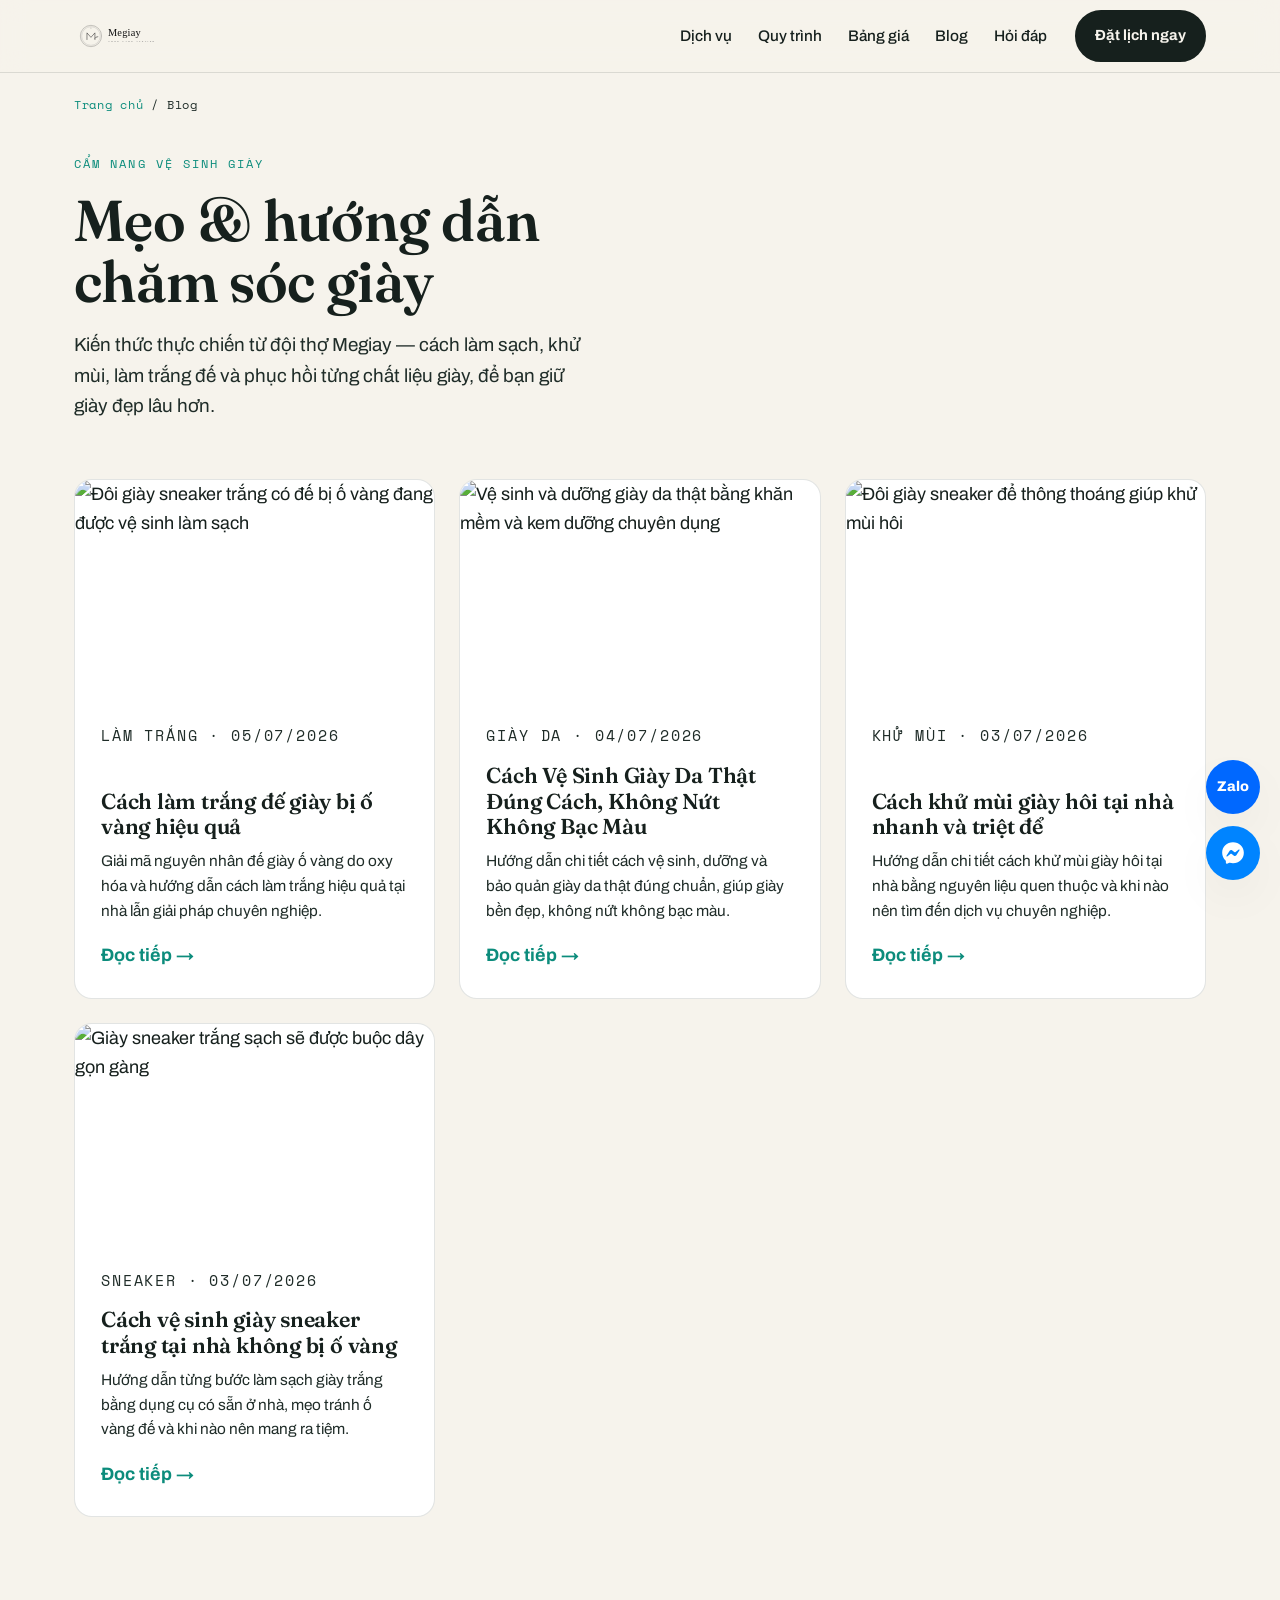
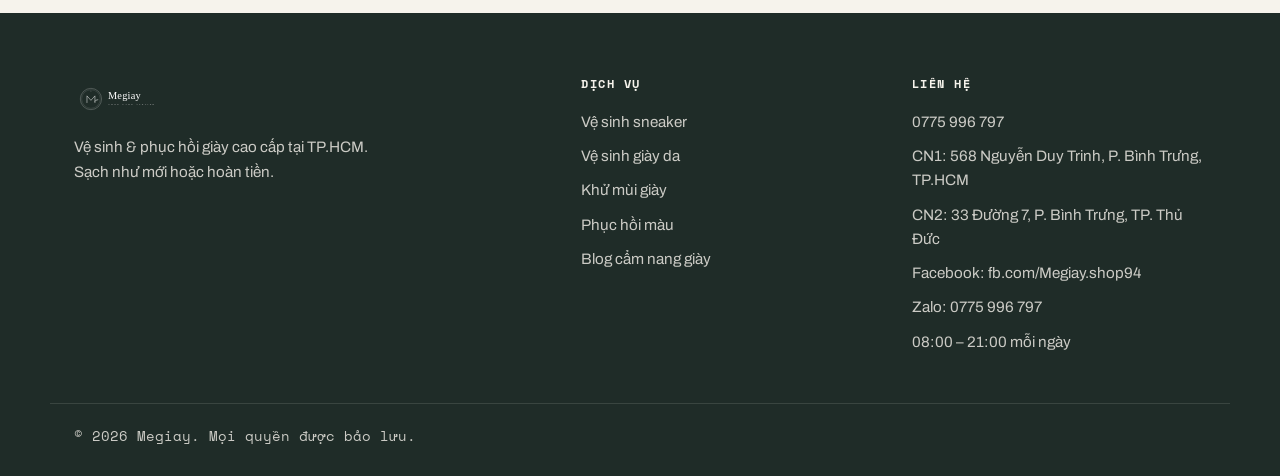
==== commit ed19c73e: "content(seo): publish-article — cach-lam-trang-de-giay-o-vang" ====
--- a/blog/index.html
+++ b/blog/index.html
@@ -88,6 +88,13 @@
     <div class="posts" id="postList">
       <!-- POSTS:START -->
       <article class="post-card">
+        <a href="cach-lam-trang-de-giay-o-vang/" class="post-card__thumb"><img src="https://images.pexels.com/photos/17825340/pexels-photo-17825340.jpeg?auto=compress&amp;cs=tinysrgb&amp;dpr=2&amp;h=650&amp;w=940" alt="Đôi giày sneaker trắng có đế bị ố vàng đang được vệ sinh làm sạch" loading="lazy"></a>
+        <p class="post-card__meta">Làm trắng · 05/07/2026</p>
+        <h2><a href="cach-lam-trang-de-giay-o-vang/">Cách làm trắng đế giày bị ố vàng hiệu quả</a></h2>
+        <p>Giải mã nguyên nhân đế giày ố vàng do oxy hóa và hướng dẫn cách làm trắng hiệu quả tại nhà lẫn giải pháp chuyên nghiệp.</p>
+        <span class="post-card__more">Đọc tiếp →</span>
+      </article>
+      <article class="post-card">
         <a href="cach-ve-sinh-giay-da-that-dung-cach/" class="post-card__thumb"><img src="https://images.pexels.com/photos/30915712/pexels-photo-30915712.jpeg?auto=compress&amp;cs=tinysrgb&amp;dpr=2&amp;h=650&amp;w=940" alt="Vệ sinh và dưỡng giày da thật bằng khăn mềm và kem dưỡng chuyên dụng" loading="lazy"></a>
         <p class="post-card__meta">Giày da · 04/07/2026</p>
         <h2><a href="cach-ve-sinh-giay-da-that-dung-cach/">Cách Vệ Sinh Giày Da Thật Đúng Cách, Không Nứt Không Bạc Màu</a></h2>
--- a/assets/css/style.css
+++ b/assets/css/style.css
@@ -139,6 +139,10 @@
 .book__copy h2{font-size:clamp(2rem,4vw,3.2rem)}
 .book__form{background:#fff;color:var(--ink);border-radius:24px;padding:34px;display:grid;gap:16px;box-shadow:var(--shadow)}
 .field{display:grid;gap:6px}
+.form__row{display:grid;grid-template-columns:1fr 1fr;gap:16px}
+.estimate{background:var(--paper);border:1.5px dashed var(--foam);border-radius:12px;padding:12px 16px;text-align:center;font-family:"Space Mono",monospace;font-size:.88rem;color:var(--ink)}
+.estimate strong{color:var(--foam-deep);font-size:1.05rem}
+.estimate small{display:block;margin-top:2px;color:var(--ink-2);font-size:.76rem}
 .field label{font-family:"Space Mono",monospace;font-size:.74rem;letter-spacing:.1em;text-transform:uppercase;color:var(--ink-2)}
 .field input,.field select{padding:13px 15px;border:1.5px solid var(--line);border-radius:12px;font-size:1rem;font-family:inherit;background:var(--paper)}
 .field input:focus,.field select:focus{border-color:var(--foam);background:#fff}
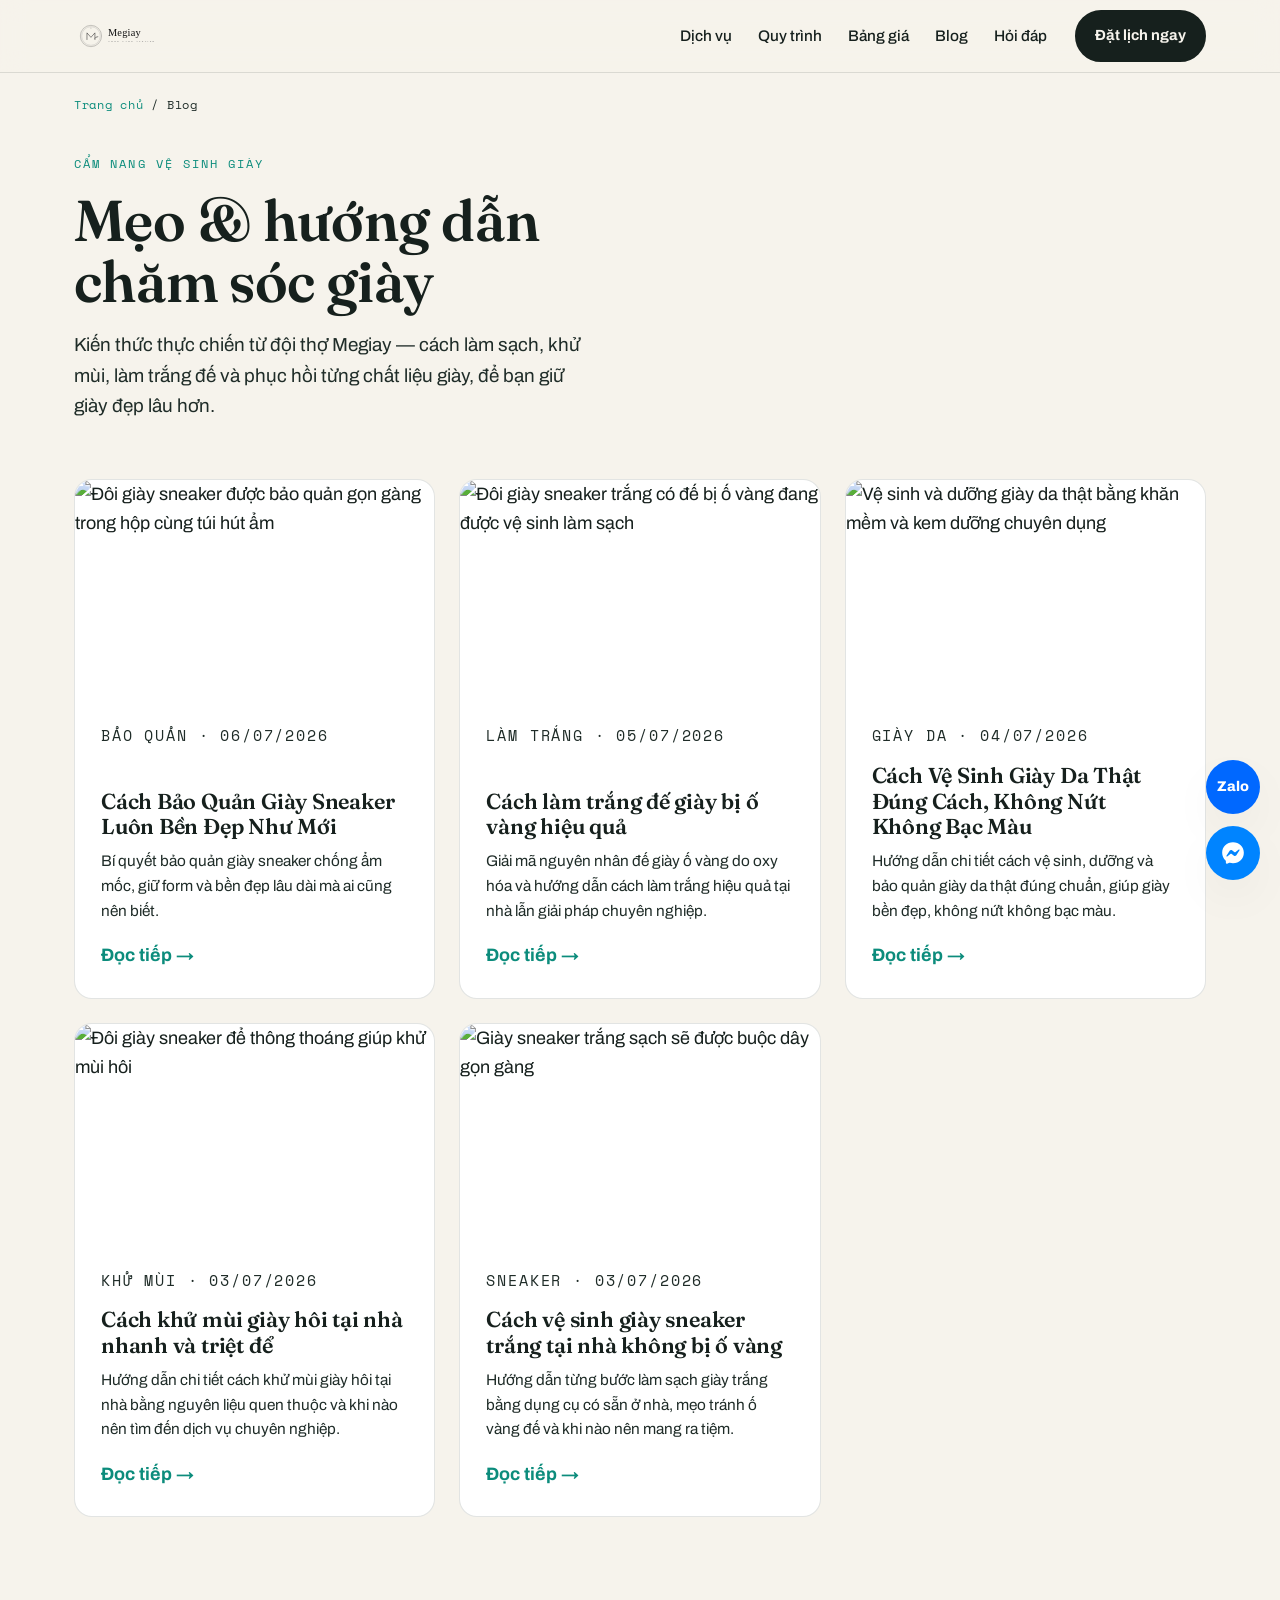
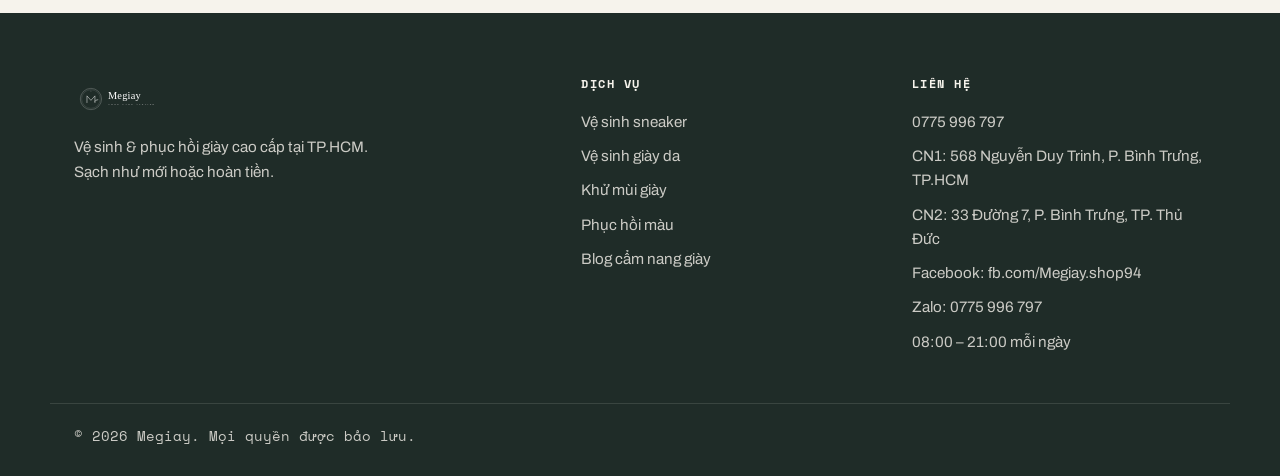
==== commit 16297308: "content(seo): publish-article — cach-bao-quan-giay-sneaker-ben-dep" ====
--- a/blog/index.html
+++ b/blog/index.html
@@ -88,6 +88,13 @@
     <div class="posts" id="postList">
       <!-- POSTS:START -->
       <article class="post-card">
+        <a href="cach-bao-quan-giay-sneaker-ben-dep/" class="post-card__thumb"><img src="https://images.pexels.com/photos/9660945/pexels-photo-9660945.jpeg?auto=compress&amp;cs=tinysrgb&amp;dpr=2&amp;h=650&amp;w=940" alt="Đôi giày sneaker được bảo quản gọn gàng trong hộp cùng túi hút ẩm" loading="lazy"></a>
+        <p class="post-card__meta">Bảo quản · 06/07/2026</p>
+        <h2><a href="cach-bao-quan-giay-sneaker-ben-dep/">Cách Bảo Quản Giày Sneaker Luôn Bền Đẹp Như Mới</a></h2>
+        <p>Bí quyết bảo quản giày sneaker chống ẩm mốc, giữ form và bền đẹp lâu dài mà ai cũng nên biết.</p>
+        <span class="post-card__more">Đọc tiếp →</span>
+      </article>
+      <article class="post-card">
         <a href="cach-lam-trang-de-giay-o-vang/" class="post-card__thumb"><img src="https://images.pexels.com/photos/17825340/pexels-photo-17825340.jpeg?auto=compress&amp;cs=tinysrgb&amp;dpr=2&amp;h=650&amp;w=940" alt="Đôi giày sneaker trắng có đế bị ố vàng đang được vệ sinh làm sạch" loading="lazy"></a>
         <p class="post-card__meta">Làm trắng · 05/07/2026</p>
         <h2><a href="cach-lam-trang-de-giay-o-vang/">Cách làm trắng đế giày bị ố vàng hiệu quả</a></h2>
--- a/assets/css/style.css
+++ b/assets/css/style.css
@@ -146,6 +146,7 @@
 .field label{font-family:"Space Mono",monospace;font-size:.74rem;letter-spacing:.1em;text-transform:uppercase;color:var(--ink-2)}
 .field input,.field select{padding:13px 15px;border:1.5px solid var(--line);border-radius:12px;font-size:1rem;font-family:inherit;background:var(--paper)}
 .field input:focus,.field select:focus{border-color:var(--foam);background:#fff}
+.field input.field--error{border-color:#c0392b;background:#fdf3f2}
 .book__note{font-family:"Space Mono",monospace;font-size:.82rem;color:var(--foam-deep);min-height:1em;text-align:center}
 
 /* Footer */
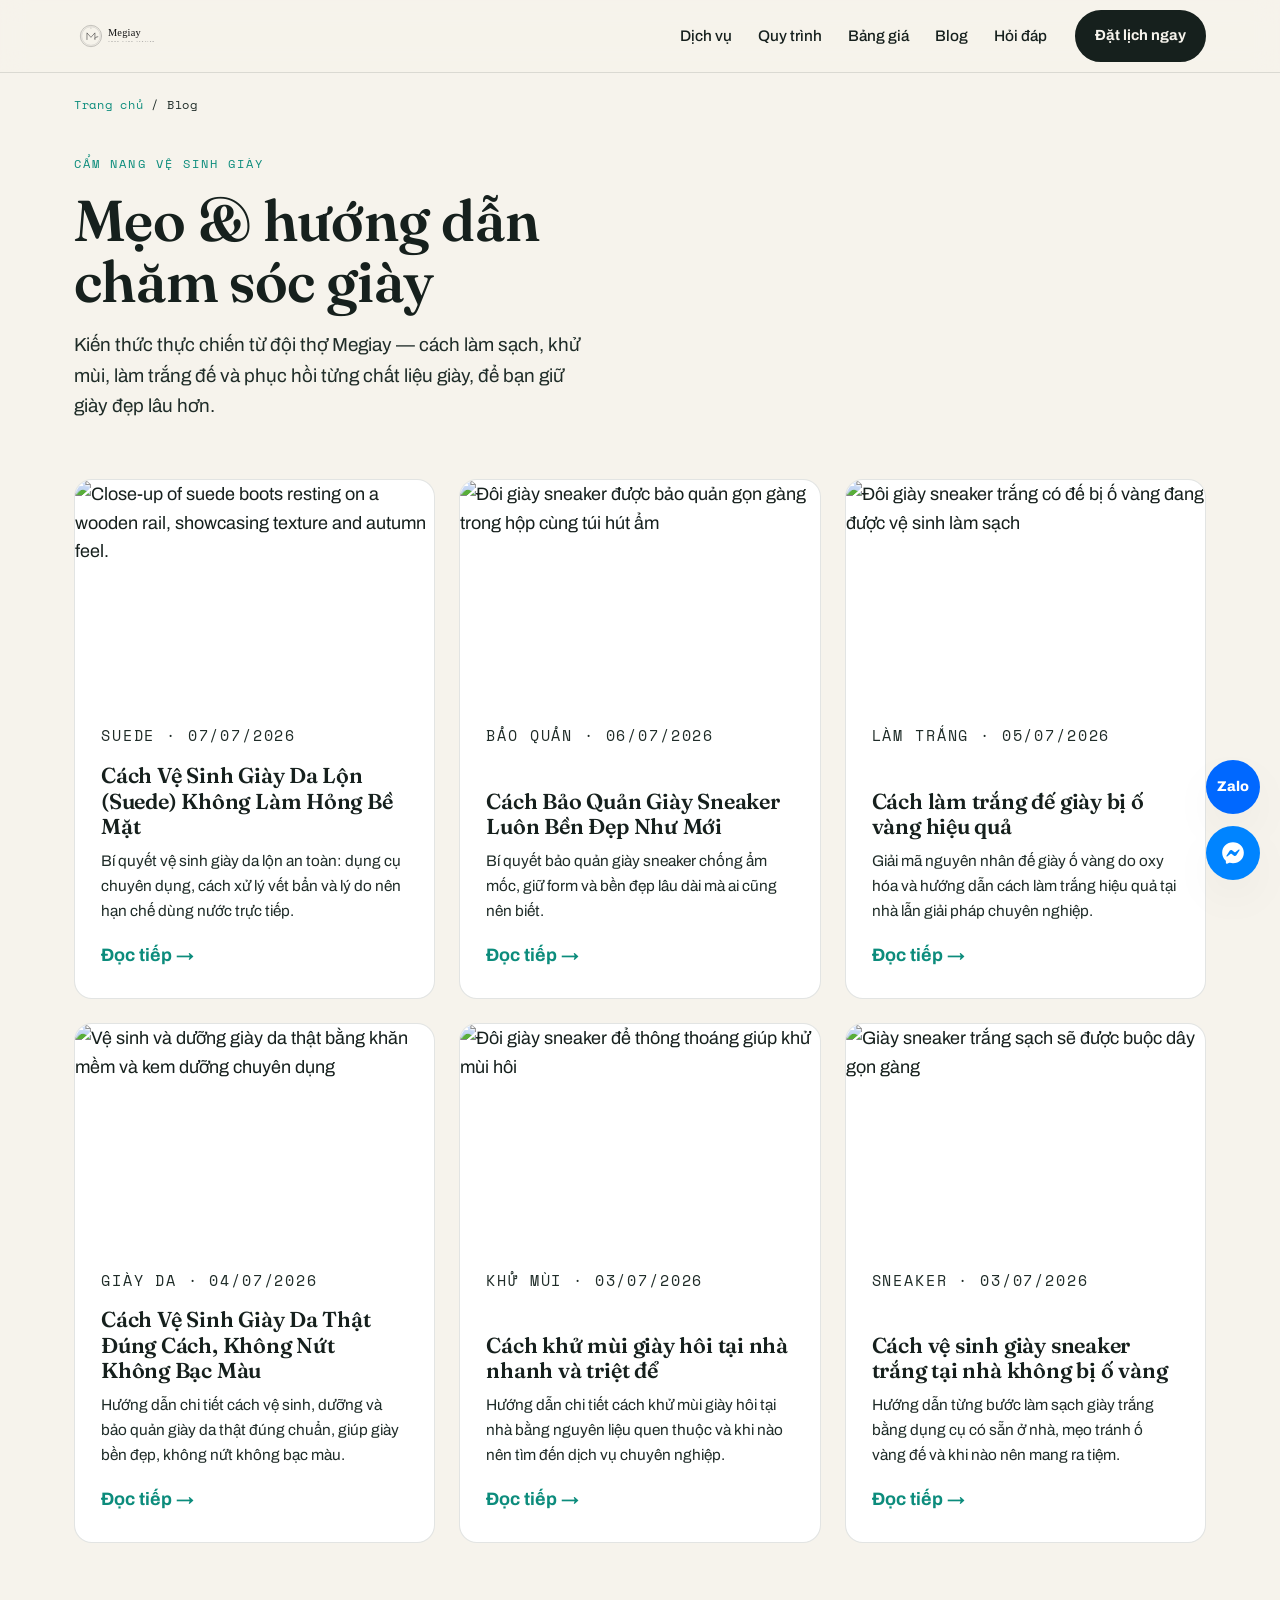
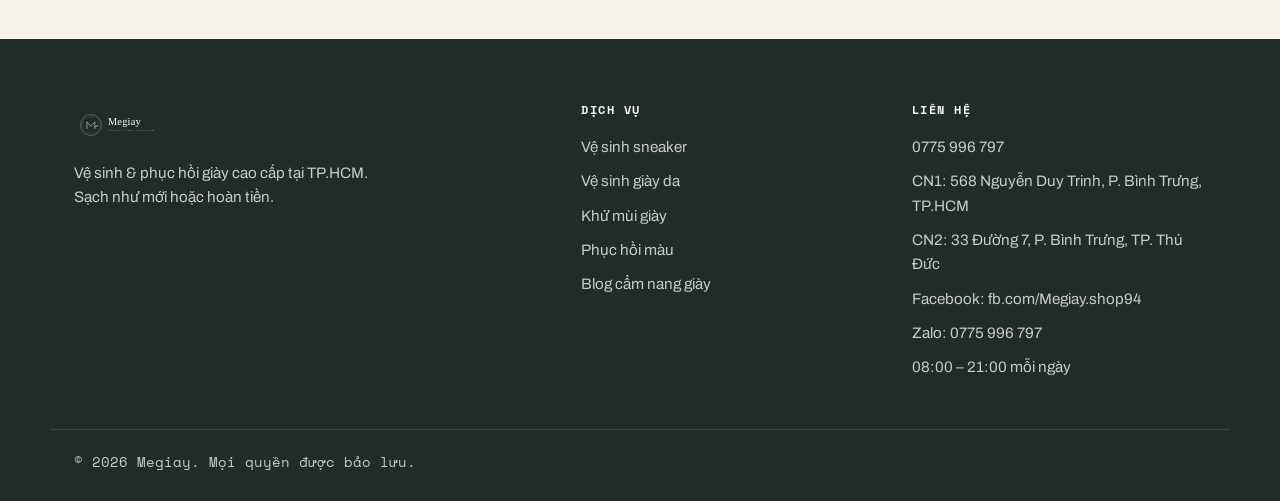
==== commit d0d36245: "content(seo): publish-article — cach-ve-sinh-giay-da-lon-suede" ====
--- a/blog/index.html
+++ b/blog/index.html
@@ -88,6 +88,13 @@
     <div class="posts" id="postList">
       <!-- POSTS:START -->
       <article class="post-card">
+        <a href="cach-ve-sinh-giay-da-lon-suede/" class="post-card__thumb"><img src="https://images.pexels.com/photos/1485166/pexels-photo-1485166.jpeg?auto=compress&amp;cs=tinysrgb&amp;dpr=2&amp;h=650&amp;w=940" alt="Close-up of suede boots resting on a wooden rail, showcasing texture and autumn feel." loading="lazy"></a>
+        <p class="post-card__meta">Suede · 07/07/2026</p>
+        <h2><a href="cach-ve-sinh-giay-da-lon-suede/">Cách Vệ Sinh Giày Da Lộn (Suede) Không Làm Hỏng Bề Mặt</a></h2>
+        <p>Bí quyết vệ sinh giày da lộn an toàn: dụng cụ chuyên dụng, cách xử lý vết bẩn và lý do nên hạn chế dùng nước trực tiếp.</p>
+        <span class="post-card__more">Đọc tiếp →</span>
+      </article>
+      <article class="post-card">
         <a href="cach-bao-quan-giay-sneaker-ben-dep/" class="post-card__thumb"><img src="https://images.pexels.com/photos/9660945/pexels-photo-9660945.jpeg?auto=compress&amp;cs=tinysrgb&amp;dpr=2&amp;h=650&amp;w=940" alt="Đôi giày sneaker được bảo quản gọn gàng trong hộp cùng túi hút ẩm" loading="lazy"></a>
         <p class="post-card__meta">Bảo quản · 06/07/2026</p>
         <h2><a href="cach-bao-quan-giay-sneaker-ben-dep/">Cách Bảo Quản Giày Sneaker Luôn Bền Đẹp Như Mới</a></h2>
